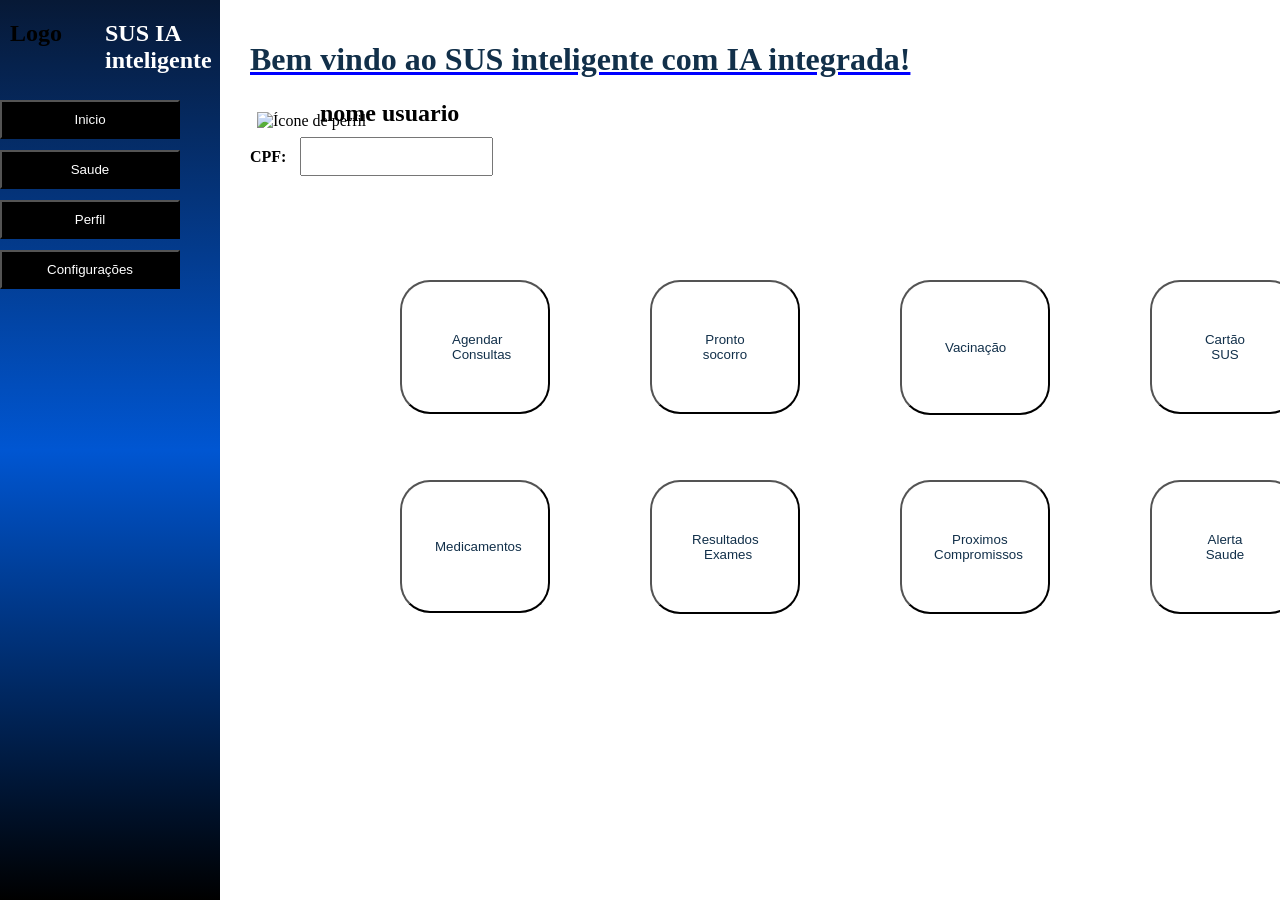
==== UPA-PC/Pagina-Inicial-1/index.html @ 8b470023 "Tela inicial prototipo" ====
<!DOCTYPE html>
<html lang="en">
<head>
    <meta charset="UTF-8">
    <meta name="viewport" content="width=device-width, initial-scale=1.0">
    <title>UPA-IA</title>
    <link rel="stylesheet" href="style.css">
    <script src="javascript.js"></script>
</head>
<body>
    <main>
        <button id="main-button-1">Agendar Consultas</button>
        <button id="main-button-2">Pronto socorro</button>
        <button id="main-button-3">Vacinação</button>
        <button id="main-button-4">Cartão SUS</button>
        <button id="main-button-5">Medicamentos</button>
        <button id="main-button-6">Resultados <span id="span">Exames</span></button>
        <button id="main-button-7">Proximos <span id="span-2">Compromissos</span> </button>
        <button id="main-button-8">Alerta Saude</button>

        <header>
            <h1><u style="text-decoration-color: blue;">Bem vindo ao SUS inteligente com IA integrada!</u></h1>
            <h2 id="nome-usuario">nome usuario</h2>
            <h4>CPF:</h4>
            <input id="header-CPF" type="text">
            <img src="https://encrypted-tbn0.gstatic.com/images?q=tbn:ANd9GcRfjtGvdcDXhvvVWgjNWR7G-bfWseWvP9y0RN5_wyg1rg&s=10" alt="Ícone de perfil">
        </header>
        <aside>
            <h1 id="logo">Logo</h1>
            <h2 id="barra-h2">SUS IA <br> inteligente</h2>
            <button id="button-barra-1">Inicio</button>
            <button id="button-barra-2">Saude</button>
            <button id="button-barra-3">Perfil</button>
            <button id="button-barra-4">Configurações</button>
        </aside>
    </main>
</body>
</html>
---- UPA-PC/Pagina-Inicial-1/style.css ----
* {
    box-sizing: border-box;
}

html, body {
    margin: 0;
    padding: 0;
    width: 100%;
    min-height: 100%;
    overflow-x: hidden;
    background-color: transparent;
}

header {
    position: relative;
    top: 0;
    left: 220px;
    width: calc(100% - 220px);
    padding: 20px;
    margin: 0;
    color: black;
}
#header-CPF{
    position: relative;
    left: 60px;
    padding: 10px;
    color: #087EA4;
    top: -50px;
}
header h4{
    position: relative;
    left: 10px;
    color: black;
}
header h1{
    position: relative;
    left: 10px;
    color: #12304A;
}
#nome-usuario{
    position: relative;
    left: 80px;
    color: black;
}
header img {
    position: relative;
    width: 30px;
    left: -180px;
    top: -85px;
}
aside {
    position: fixed;
    top: 0;
    left: 0;
    width: 220px;
    height: 100vh;
    background: linear-gradient(to bottom, #071936, #0056D2, #000000);
}
#button-barra-1{
    position: fixed;
    top: 100px;
    background-color: black;
    color: white;
    padding: 10px;
    width: 180px;
    cursor: pointer;

}
#button-barra-2{
    position: fixed;
    top: 150px;
    background-color: black;
    color: white;
    padding: 10px;
    width: 180px;
    cursor: pointer;

}
#button-barra-3{
    position: fixed;
    top: 200px;
    background-color:black;
    color: white;
    padding: 10px;
    width: 180px;
    cursor: pointer;

}
#button-barra-4{
    position: fixed;
    top: 250px;
    background-color: black;
    color: white;
    padding: 10px;
    width: 180px;
    cursor: pointer;

}
#button-barra-1:hover,
#button-barra-2:hover,
#button-barra-3:hover,
#button-barra-4:hover {
    background-color: white;
    color: black;
}
#main-button-1:hover,
#main-button-2:hover,
#main-button-3:hover,
#main-button-4:hover,
#main-button-5:hover,
#main-button-6:hover,
#main-button-7:hover,
#main-button-8:hover {
    background-color: black;
    color: white;
}
#barra-h2{
    position: fixed;
    left: 105px;
    color: white;
}
#logo{
    position: fixed;
    left: 10px;
}
#main-button-1{
    position: fixed;
    top: 280px;
    background-color: #FFFFFF;
    color: #12304A;
    padding: 50px;
    left: 400px;
    width: 150px;
    border-radius: 30px;
    cursor: pointer;
}
#main-button-2{
    position: fixed;
    top: 280px;
    background-color: #FFFFFF;
    color: #12304A;
    padding: 50px;
    left: 650px;
    width: 150px;
    border-radius: 30px;
    cursor: pointer;
}
#main-button-3{
    position: fixed;
    top: 280px;
    background-color: #FFFFFF;
    color: #12304A;
    padding: 58px;
    left: 900px;
    width: 150px;
    border-radius: 30px;
    text-indent: -15px;
    cursor: pointer;
}
#main-button-4{
    position: fixed;
    top: 280px;
    background-color: #FFFFFF;
    color: #12304A;
    padding: 50px;
    left: 1150px;
    width: 150px;
    border-radius: 30px;
    cursor: pointer;
}
#main-button-5{
    position: fixed;
    top: 480px;
    background-color: #FFFFFF;
    color: #12304A;
    padding: 57px;
    left: 400px;
    width: 150px;
    border-radius: 30px;
    text-indent: -24px;
    cursor: pointer;
}
#main-button-6{
    position: fixed;
    top: 480px;
    background-color: #FFFFFF;
    color: #12304A;
    padding: 50px;
    left: 650px;
    width: 150px;
    border-radius: 30px;
    text-indent: -10px;
    cursor: pointer;
}
#main-button-7{
    position: fixed;
    top: 480px;
    background-color: #FFFFFF;
    color: #12304A;
    padding: 50px;
    left: 900px;
    width: 150px;
    border-radius: 30px;
    cursor: pointer;
}
#main-button-8{
    position: fixed;
    top: 480px;
    background-color: #FFFFFF;
    color: #12304A;
    padding: 50px;
    left: 1150px;
    width: 150px;
    border-radius: 30px;
    cursor: pointer;
}
#span{
    position: relative;
    left: 2px;
}
#span-2{
    position: relative;
    left: -18px;
}
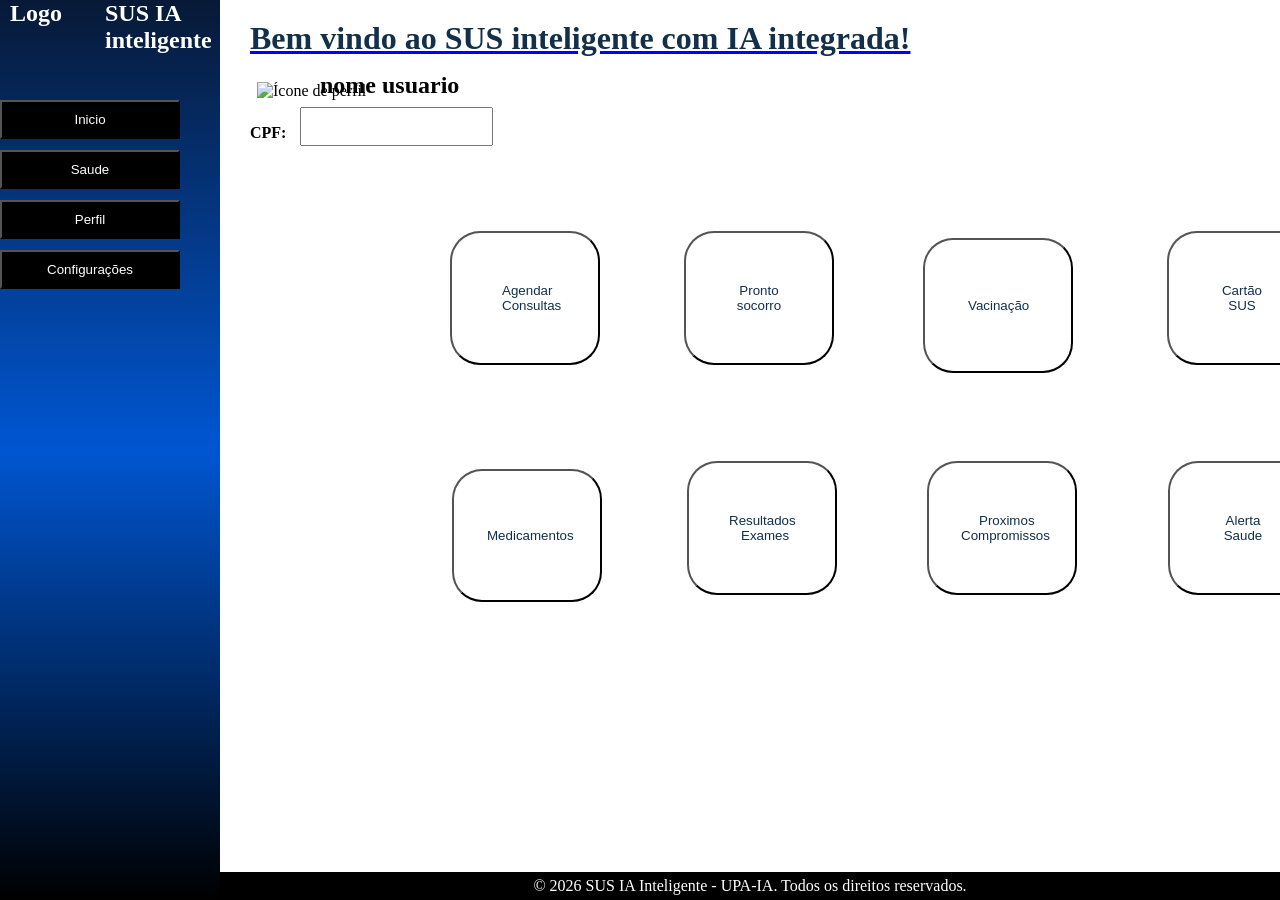
==== commit f0cbb0d4: "Tela de Consultas" ====
--- a/UPA-PC/Pagina-Inicial-1/index.html
+++ b/UPA-PC/Pagina-Inicial-1/index.html
@@ -1,13 +1,21 @@
 <!DOCTYPE html>
-<html lang="en">
+<html lang="pt-BR">
 <head>
     <meta charset="UTF-8">
     <meta name="viewport" content="width=device-width, initial-scale=1.0">
     <title>UPA-IA</title>
     <link rel="stylesheet" href="style.css">
-    <script src="javascript.js"></script>
+    <script src="javascript.js" defer></script>
 </head>
 <body>
+    <header>
+        <h1><u style="text-decoration-color: blue;">Bem vindo ao SUS inteligente com IA integrada!</u></h1>
+        <h2 id="nome-usuario">nome usuario</h2>
+        <h4>CPF:</h4>
+        <input id="header-CPF" type="text">
+        <img src="https://encrypted-tbn0.gstatic.com/images?q=tbn:ANd9GcRfjtGvdcDXhvvVWgjNWR7G-bfWseWvP9y0RN5_wyg1rg&s=10" alt="Ícone de perfil">
+    </header>
+
     <main>
         <button id="main-button-1">Agendar Consultas</button>
         <button id="main-button-2">Pronto socorro</button>
@@ -15,24 +23,21 @@
         <button id="main-button-4">Cartão SUS</button>
         <button id="main-button-5">Medicamentos</button>
         <button id="main-button-6">Resultados <span id="span">Exames</span></button>
-        <button id="main-button-7">Proximos <span id="span-2">Compromissos</span> </button>
+        <button id="main-button-7">Proximos <span id="span-2">Compromissos</span></button>
         <button id="main-button-8">Alerta Saude</button>
+    </main>
 
-        <header>
-            <h1><u style="text-decoration-color: blue;">Bem vindo ao SUS inteligente com IA integrada!</u></h1>
-            <h2 id="nome-usuario">nome usuario</h2>
-            <h4>CPF:</h4>
-            <input id="header-CPF" type="text">
-            <img src="https://encrypted-tbn0.gstatic.com/images?q=tbn:ANd9GcRfjtGvdcDXhvvVWgjNWR7G-bfWseWvP9y0RN5_wyg1rg&s=10" alt="Ícone de perfil">
-        </header>
-        <aside>
-            <h1 id="logo">Logo</h1>
-            <h2 id="barra-h2">SUS IA <br> inteligente</h2>
-            <button id="button-barra-1">Inicio</button>
-            <button id="button-barra-2">Saude</button>
-            <button id="button-barra-3">Perfil</button>
-            <button id="button-barra-4">Configurações</button>
-        </aside>
-    </main>
+    <aside>
+        <h1 id="logo">Logo</h1>
+        <h2 id="barra-h2">SUS IA <br> inteligente</h2>
+        <button id="button-barra-1">Inicio</button>
+        <button id="button-barra-2">Saude</button>
+        <button id="button-barra-3">Perfil</button>
+        <button id="button-barra-4">Configurações</button>
+    </aside>
+
+    <footer>
+        <p>&copy; 2026 SUS IA Inteligente - UPA-IA. Todos os direitos reservados.</p>
+    </footer>
 </body>
-</html>+</html>
--- a/UPA-PC/Pagina-Inicial-1/style.css
+++ b/UPA-PC/Pagina-Inicial-1/style.css
@@ -1,14 +1,21 @@
 * {
     box-sizing: border-box;
-}
-
-html, body {
     margin: 0;
     padding: 0;
+}
+
+html, body {
     width: 100%;
-    min-height: 100%;
+    min-height: 100vh;
+    background-color: transparent;
     overflow-x: hidden;
-    background-color: transparent;
+    display: flex;
+    flex-direction: column;
+    color: transparent;
+}
+
+main {
+    flex: 1;
 }
 
 header {
@@ -17,37 +24,44 @@
     left: 220px;
     width: calc(100% - 220px);
     padding: 20px;
-    margin: 0;
-    color: black;
-}
-#header-CPF{
+    color: black;
+}
+
+#header-CPF {
     position: relative;
     left: 60px;
     padding: 10px;
     color: #087EA4;
-    top: -50px;
-}
-header h4{
+    top: 5px;
+}
+
+header h4 {
     position: relative;
     left: 10px;
     color: black;
-}
-header h1{
+    top: 40px;
+}
+
+header h1 {
     position: relative;
     left: 10px;
     color: #12304A;
 }
-#nome-usuario{
+
+#nome-usuario {
     position: relative;
     left: 80px;
     color: black;
-}
+    top: 15px;
+}
+
 header img {
     position: relative;
     width: 30px;
     left: -180px;
-    top: -85px;
-}
+    top: -30px;
+}
+
 aside {
     position: fixed;
     top: 0;
@@ -55,8 +69,11 @@
     width: 220px;
     height: 100vh;
     background: linear-gradient(to bottom, #071936, #0056D2, #000000);
-}
-#button-barra-1{
+    overflow: hidden;
+    z-index: 10;
+}
+
+#button-barra-1 {
     position: fixed;
     top: 100px;
     background-color: black;
@@ -64,9 +81,9 @@
     padding: 10px;
     width: 180px;
     cursor: pointer;
-
-}
-#button-barra-2{
+}
+
+#button-barra-2 {
     position: fixed;
     top: 150px;
     background-color: black;
@@ -74,19 +91,19 @@
     padding: 10px;
     width: 180px;
     cursor: pointer;
-
-}
-#button-barra-3{
+}
+
+#button-barra-3 {
     position: fixed;
     top: 200px;
-    background-color:black;
-    color: white;
-    padding: 10px;
-    width: 180px;
-    cursor: pointer;
-
-}
-#button-barra-4{
+    background-color: black;
+    color: white;
+    padding: 10px;
+    width: 180px;
+    cursor: pointer;
+}
+
+#button-barra-4 {
     position: fixed;
     top: 250px;
     background-color: black;
@@ -94,8 +111,8 @@
     padding: 10px;
     width: 180px;
     cursor: pointer;
-
-}
+}
+
 #button-barra-1:hover,
 #button-barra-2:hover,
 #button-barra-3:hover,
@@ -103,6 +120,7 @@
     background-color: white;
     color: black;
 }
+
 #main-button-1:hover,
 #main-button-2:hover,
 #main-button-3:hover,
@@ -114,111 +132,134 @@
     background-color: black;
     color: white;
 }
-#barra-h2{
+
+#barra-h2 {
     position: fixed;
     left: 105px;
     color: white;
 }
-#logo{
+
+#logo {
     position: fixed;
     left: 10px;
-}
-#main-button-1{
-    position: fixed;
-    top: 280px;
-    background-color: #FFFFFF;
-    color: #12304A;
-    padding: 50px;
-    left: 400px;
-    width: 150px;
-    border-radius: 30px;
-    cursor: pointer;
-}
-#main-button-2{
-    position: fixed;
-    top: 280px;
-    background-color: #FFFFFF;
-    color: #12304A;
-    padding: 50px;
-    left: 650px;
-    width: 150px;
-    border-radius: 30px;
-    cursor: pointer;
-}
-#main-button-3{
-    position: fixed;
-    top: 280px;
+    color: white;
+}
+
+#main-button-1 {
+    position: relative;
+    background-color: #FFFFFF;
+    color: #12304A;
+    padding: 50px;
+    width: 150px;
+    left: 450px;
+    top: 70px;
+    border-radius: 30px;
+    cursor: pointer;
+}
+
+#main-button-2 {
+    position: relative;
+    background-color: #FFFFFF;
+    color: #12304A;
+    padding: 50px;
+    left: 530px;
+    width: 150px;
+    top: 70px;
+    border-radius: 30px;
+    cursor: pointer;
+}
+
+#main-button-3 {
+    position: relative;
     background-color: #FFFFFF;
     color: #12304A;
     padding: 58px;
-    left: 900px;
-    width: 150px;
+    left: 615px;
+    width: 150px;
+    top: 70px;
     border-radius: 30px;
     text-indent: -15px;
     cursor: pointer;
 }
-#main-button-4{
-    position: fixed;
-    top: 280px;
-    background-color: #FFFFFF;
-    color: #12304A;
-    padding: 50px;
-    left: 1150px;
-    width: 150px;
-    border-radius: 30px;
-    cursor: pointer;
-}
-#main-button-5{
-    position: fixed;
-    top: 480px;
+
+#main-button-4 {
+    position: relative;
+    background-color: #FFFFFF;
+    color: #12304A;
+    padding: 50px;
+    left: 705px;
+    width: 150px;
+    top: 70px;
+    border-radius: 30px;
+    cursor: pointer;
+}
+
+#main-button-5 {
+    position: relative;
     background-color: #FFFFFF;
     color: #12304A;
     padding: 57px;
-    left: 400px;
-    width: 150px;
+    width: 150px;
+    top: 300px;
+    left: -164px;
     border-radius: 30px;
     text-indent: -24px;
     cursor: pointer;
 }
-#main-button-6{
-    position: fixed;
-    top: 480px;
-    background-color: #FFFFFF;
-    color: #12304A;
-    padding: 50px;
-    left: 650px;
-    width: 150px;
+
+#main-button-6 {
+    position: relative;
+    background-color: #FFFFFF;
+    color: #12304A;
+    padding: 50px;
+    width: 150px;
+    top: 300px;
+    left: -83px;
     border-radius: 30px;
     text-indent: -10px;
     cursor: pointer;
 }
-#main-button-7{
-    position: fixed;
-    top: 480px;
-    background-color: #FFFFFF;
-    color: #12304A;
-    padding: 50px;
-    left: 900px;
-    width: 150px;
-    border-radius: 30px;
-    cursor: pointer;
-}
-#main-button-8{
-    position: fixed;
-    top: 480px;
-    background-color: #FFFFFF;
-    color: #12304A;
-    padding: 50px;
-    left: 1150px;
-    width: 150px;
-    border-radius: 30px;
-    cursor: pointer;
-}
-#span{
+
+#main-button-7 {
+    position: relative;
+    background-color: #FFFFFF;
+    color: #12304A;
+    padding: 50px;
+    width: 150px;
+    top: 300px;
+    left: 3px;
+    border-radius: 30px;
+    cursor: pointer;
+}
+
+#main-button-8 {
+    position: relative;
+    background-color: #FFFFFF;
+    color: #12304A;
+    padding: 50px;
+    width: 150px;
+    top: 300px;
+    left: 90px;
+    border-radius: 30px;
+    cursor: pointer;
+}
+
+#span {
     position: relative;
     left: 2px;
 }
-#span-2{
+
+#span-2 {
     position: relative;
     left: -18px;
-}+}
+
+footer {
+    position: relative;
+    left: 220px;
+    width: calc(100% - 220px);
+    background: #000;
+    color: #fff;
+    padding: 5px;
+    text-align: center;
+}
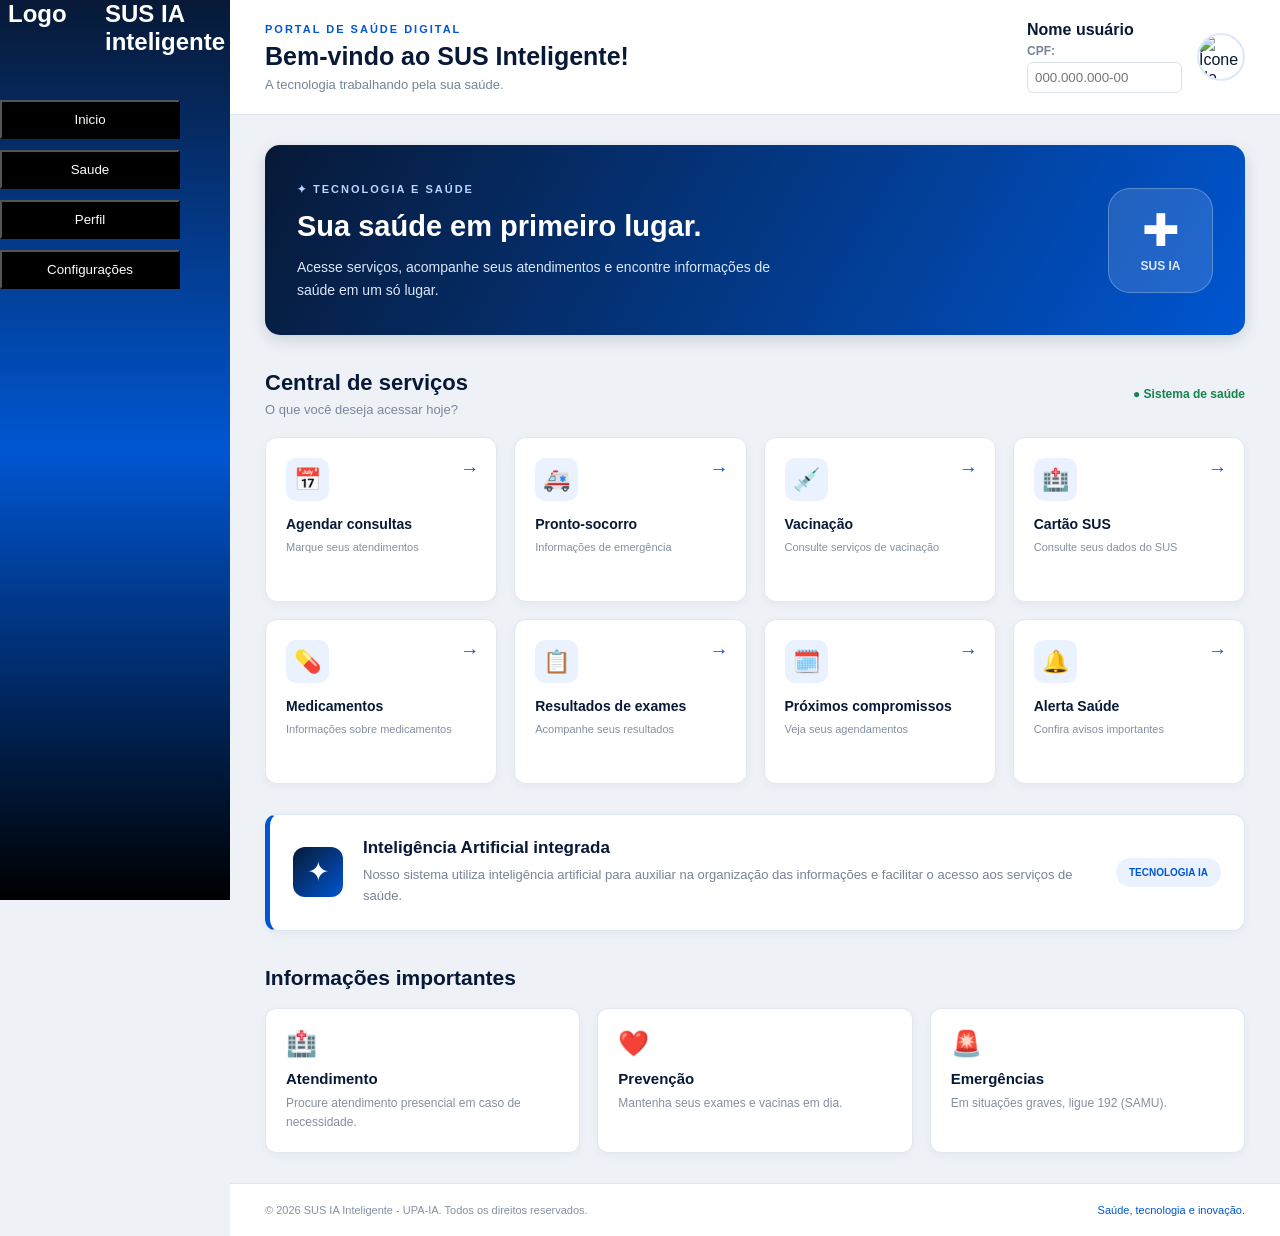
==== commit bbf2265a: "Tela de Pronto-Socorro" ====
--- a/UPA-PC/Pagina-Inicial-1/index.html
+++ b/UPA-PC/Pagina-Inicial-1/index.html
@@ -1,30 +1,163 @@
+
 <!DOCTYPE html>
 <html lang="pt-BR">
+
 <head>
     <meta charset="UTF-8">
     <meta name="viewport" content="width=device-width, initial-scale=1.0">
-    <title>UPA-IA</title>
+    <title>UPA-IA | SUS Inteligente</title>
     <link rel="stylesheet" href="style.css">
     <script src="javascript.js" defer></script>
 </head>
+
 <body>
+
     <header>
-        <h1><u style="text-decoration-color: blue;">Bem vindo ao SUS inteligente com IA integrada!</u></h1>
-        <h2 id="nome-usuario">nome usuario</h2>
-        <h4>CPF:</h4>
-        <input id="header-CPF" type="text">
-        <img src="https://encrypted-tbn0.gstatic.com/images?q=tbn:ANd9GcRfjtGvdcDXhvvVWgjNWR7G-bfWseWvP9y0RN5_wyg1rg&s=10" alt="Ícone de perfil">
+        <div id="header-boas-vindas">
+            <p id="header-subtitulo">PORTAL DE SAÚDE DIGITAL</p>
+            <h1>Bem-vindo ao SUS Inteligente!</h1>
+            <p>A tecnologia trabalhando pela sua saúde.</p>
+        </div>
+
+        <div id="header-usuario">
+            <div id="header-identificacao">
+                <h2 id="nome-usuario">Nome usuário</h2>
+                <h4>CPF:</h4>
+                <input id="header-CPF" type="text" placeholder="000.000.000-00">
+            </div>
+
+            <img src="https://encrypted-tbn0.gstatic.com/images?q=tbn:ANd9GcRfjtGvdcDXhvvVWgjNWR7G-bfWseWvP9y0RN5_wyg1rg&s=10" alt="Ícone de perfil">
+        </div>
     </header>
 
     <main>
-        <button id="main-button-1">Agendar Consultas</button>
-        <button id="main-button-2">Pronto socorro</button>
-        <button id="main-button-3">Vacinação</button>
-        <button id="main-button-4">Cartão SUS</button>
-        <button id="main-button-5">Medicamentos</button>
-        <button id="main-button-6">Resultados <span id="span">Exames</span></button>
-        <button id="main-button-7">Proximos <span id="span-2">Compromissos</span></button>
-        <button id="main-button-8">Alerta Saude</button>
+
+        <section id="painel-apresentacao">
+            <div>
+                <span id="painel-tag">✦ TECNOLOGIA E SAÚDE</span>
+                <h2>Sua saúde em primeiro lugar.</h2>
+                <p>
+                    Acesse serviços, acompanhe seus atendimentos e
+                    encontre informações de saúde em um só lugar.
+                </p>
+            </div>
+
+            <div id="painel-icone">
+                <span>✚</span>
+                <p>SUS IA</p>
+            </div>
+        </section>
+
+        <section id="servicos">
+
+            <div id="servicos-titulo">
+                <div>
+                    <h2>Central de serviços</h2>
+                    <p>O que você deseja acessar hoje?</p>
+                </div>
+                <span id="servicos-status">● Sistema de saúde</span>
+            </div>
+
+            <div id="servicos-grid">
+
+                <button id="main-button-1" class="card-servico">
+                    <span class="card-icone">📅</span>
+                    <strong>Agendar consultas</strong>
+                    <small>Marque seus atendimentos</small>
+                    <span class="card-seta">→</span>
+                </button>
+
+                <button id="main-button-2" class="card-servico">
+                    <span class="card-icone">🚑</span>
+                    <strong>Pronto-socorro</strong>
+                    <small>Informações de emergência</small>
+                    <span class="card-seta">→</span>
+                </button>
+
+                <button id="main-button-3" class="card-servico">
+                    <span class="card-icone">💉</span>
+                    <strong>Vacinação</strong>
+                    <small>Consulte serviços de vacinação</small>
+                    <span class="card-seta">→</span>
+                </button>
+
+                <button id="main-button-4" class="card-servico">
+                    <span class="card-icone">🏥</span>
+                    <strong>Cartão SUS</strong>
+                    <small>Consulte seus dados do SUS</small>
+                    <span class="card-seta">→</span>
+                </button>
+
+                <button id="main-button-5" class="card-servico">
+                    <span class="card-icone">💊</span>
+                    <strong>Medicamentos</strong>
+                    <small>Informações sobre medicamentos</small>
+                    <span class="card-seta">→</span>
+                </button>
+
+                <button id="main-button-6" class="card-servico">
+                    <span class="card-icone">📋</span>
+                    <strong>Resultados de exames</strong>
+                    <small>Acompanhe seus resultados</small>
+                    <span class="card-seta">→</span>
+                </button>
+
+                <button id="main-button-7" class="card-servico">
+                    <span class="card-icone">🗓️</span>
+                    <strong>Próximos compromissos</strong>
+                    <small>Veja seus agendamentos</small>
+                    <span class="card-seta">→</span>
+                </button>
+
+                <button id="main-button-8" class="card-servico">
+                    <span class="card-icone">🔔</span>
+                    <strong>Alerta Saúde</strong>
+                    <small>Confira avisos importantes</small>
+                    <span class="card-seta">→</span>
+                </button>
+
+            </div>
+        </section>
+
+        <section id="painel-ia">
+            <div id="ia-icone">✦</div>
+
+            <div id="ia-texto">
+                <h2>Inteligência Artificial integrada</h2>
+                <p>
+                    Nosso sistema utiliza inteligência artificial
+                    para auxiliar na organização das informações
+                    e facilitar o acesso aos serviços de saúde.
+                </p>
+            </div>
+
+            <span id="ia-status">TECNOLOGIA IA</span>
+        </section>
+
+        <section id="informacoes">
+            <h2>Informações importantes</h2>
+
+            <div id="informacoes-grid">
+                <div class="info-card">
+                    <span>🏥</span>
+                    <h3>Atendimento</h3>
+                    <p>Procure atendimento presencial em caso de necessidade.</p>
+                </div>
+
+                <div class="info-card">
+                    <span>❤️</span>
+                    <h3>Prevenção</h3>
+                    <p>Mantenha seus exames e vacinas em dia.</p>
+                </div>
+
+                <div class="info-card">
+                    <span>🚨</span>
+                    <h3>Emergências</h3>
+                    <p>Em situações graves, ligue 192 (SAMU).</p>
+                </div>
+            </div>
+        </section>
+
     </main>
 
     <aside>
@@ -38,6 +171,8 @@
 
     <footer>
         <p>&copy; 2026 SUS IA Inteligente - UPA-IA. Todos os direitos reservados.</p>
+        <span>Saúde, tecnologia e inovação.</span>
     </footer>
+
 </body>
 </html>
--- a/UPA-PC/Pagina-Inicial-1/style.css
+++ b/UPA-PC/Pagina-Inicial-1/style.css
@@ -1,79 +1,32 @@
+
+/* CONFIGURAÇÕES GERAIS */
+
 * {
-    box-sizing: border-box;
     margin: 0;
     padding: 0;
-}
-
-html, body {
-    width: 100%;
-    min-height: 100vh;
-    background-color: transparent;
-    overflow-x: hidden;
-    display: flex;
-    flex-direction: column;
-    color: transparent;
-}
-
-main {
-    flex: 1;
-}
-
-header {
-    position: relative;
-    top: 0;
-    left: 220px;
-    width: calc(100% - 220px);
-    padding: 20px;
-    color: black;
-}
-
-#header-CPF {
-    position: relative;
-    left: 60px;
-    padding: 10px;
-    color: #087EA4;
-    top: 5px;
-}
-
-header h4 {
-    position: relative;
-    left: 10px;
-    color: black;
-    top: 40px;
-}
-
-header h1 {
-    position: relative;
-    left: 10px;
-    color: #12304A;
-}
-
-#nome-usuario {
-    position: relative;
-    left: 80px;
-    color: black;
-    top: 15px;
-}
-
-header img {
-    position: relative;
-    width: 30px;
-    left: -180px;
-    top: -30px;
-}
+    box-sizing: border-box;
+}
+
+body {
+    background-color: #eef2f7;
+    font-family: Arial, sans-serif;
+    color: #071936;
+}
+
+/* =================================
+   BARRA LATERAL - MANTIDA ORIGINAL
+================================= */
 
 aside {
     position: fixed;
     top: 0;
     left: 0;
-    width: 220px;
+    width: 230px;
     height: 100vh;
     background: linear-gradient(to bottom, #071936, #0056D2, #000000);
-    overflow: hidden;
-    z-index: 10;
-}
-
-#button-barra-1 {
+}
+
+#button-barra-1{
     position: fixed;
     top: 100px;
     background-color: black;
@@ -83,7 +36,7 @@
     cursor: pointer;
 }
 
-#button-barra-2 {
+#button-barra-2{
     position: fixed;
     top: 150px;
     background-color: black;
@@ -93,7 +46,7 @@
     cursor: pointer;
 }
 
-#button-barra-3 {
+#button-barra-3{
     position: fixed;
     top: 200px;
     background-color: black;
@@ -103,7 +56,7 @@
     cursor: pointer;
 }
 
-#button-barra-4 {
+#button-barra-4{
     position: fixed;
     top: 250px;
     background-color: black;
@@ -121,145 +74,423 @@
     color: black;
 }
 
-#main-button-1:hover,
-#main-button-2:hover,
-#main-button-3:hover,
-#main-button-4:hover,
-#main-button-5:hover,
-#main-button-6:hover,
-#main-button-7:hover,
-#main-button-8:hover {
-    background-color: black;
-    color: white;
-}
-
-#barra-h2 {
+#barra-h2{
     position: fixed;
     left: 105px;
     color: white;
 }
 
-#logo {
-    position: fixed;
-    left: 10px;
-    color: white;
-}
-
-#main-button-1 {
+#logo{
+    position: fixed;
+    left: 8px;
+    color: white;
+}
+
+/* =================================
+   CABEÇALHO
+================================= */
+
+header {
+    margin-left: 230px;
+    min-height: 115px;
+    background-color: white;
+    padding: 20px 35px;
+    display: flex;
+    align-items: center;
+    justify-content: space-between;
+    gap: 20px;
+    border-bottom: 1px solid #e0e6ef;
+}
+
+#header-subtitulo {
+    color: #0056D2;
+    font-size: 11px;
+    font-weight: bold;
+    letter-spacing: 2px;
+    margin-bottom: 7px;
+}
+
+#header-boas-vindas h1 {
+    font-size: 25px;
+    color: #071936;
+}
+
+#header-boas-vindas p:last-child {
+    color: #778397;
+    margin-top: 6px;
+    font-size: 13px;
+}
+
+#header-usuario {
+    display: flex;
+    align-items: center;
+    gap: 15px;
+}
+
+#header-identificacao h2 {
+    font-size: 16px;
+    margin-bottom: 5px;
+}
+
+#header-identificacao h4 {
+    font-size: 12px;
+    color: #778397;
+    margin-bottom: 4px;
+}
+
+#header-CPF {
+    width: 155px;
+    padding: 7px;
+    border: 1px solid #dce3ed;
+    border-radius: 6px;
+    outline: none;
+}
+
+#header-CPF:focus {
+    border-color: #0056D2;
+}
+
+#header-usuario img {
+    width: 48px;
+    height: 48px;
+    border-radius: 50%;
+    object-fit: cover;
+    border: 2px solid #dce8fa;
+}
+
+/* =================================
+   CONTEÚDO PRINCIPAL
+================================= */
+
+main {
+    margin-left: 230px;
+    padding: 30px 35px;
+}
+
+/* APRESENTAÇÃO */
+
+#painel-apresentacao {
+    background: linear-gradient(120deg, #071936, #0056D2);
+    color: white;
+    padding: 32px;
+    border-radius: 15px;
+    display: flex;
+    align-items: center;
+    justify-content: space-between;
+    min-height: 190px;
+    box-shadow: 0 5px 15px rgba(7,25,54,0.15);
+}
+
+#painel-tag {
+    font-size: 11px;
+    letter-spacing: 2px;
+    color: #b9d5ff;
+    font-weight: bold;
+}
+
+#painel-apresentacao h2 {
+    font-size: 29px;
+    margin: 13px 0;
+}
+
+#painel-apresentacao p {
+    color: #dce8fa;
+    font-size: 14px;
+    line-height: 1.6;
+    max-width: 500px;
+}
+
+#painel-icone {
+    width: 105px;
+    height: 105px;
+    border-radius: 22px;
+    background: rgba(255,255,255,0.13);
+    border: 1px solid rgba(255,255,255,0.25);
+    display: flex;
+    flex-direction: column;
+    align-items: center;
+    justify-content: center;
+}
+
+#painel-icone span {
+    font-size: 45px;
+}
+
+#painel-icone p {
+    font-weight: bold;
+    font-size: 12px;
+}
+
+/* =================================
+   CENTRAL DE SERVIÇOS
+================================= */
+
+#servicos {
+    margin-top: 35px;
+}
+
+#servicos-titulo {
+    display: flex;
+    align-items: center;
+    justify-content: space-between;
+    margin-bottom: 20px;
+}
+
+#servicos-titulo h2 {
+    font-size: 22px;
+    margin-bottom: 6px;
+}
+
+#servicos-titulo p {
+    font-size: 13px;
+    color: #7a879a;
+}
+
+#servicos-status {
+    color: #16834c;
+    font-size: 12px;
+    font-weight: bold;
+}
+
+/* GRID DOS SERVIÇOS */
+
+#servicos-grid {
+    display: grid;
+    grid-template-columns: repeat(4, 1fr);
+    gap: 17px;
+}
+
+/* CARDS */
+
+.card-servico {
     position: relative;
-    background-color: #FFFFFF;
-    color: #12304A;
-    padding: 50px;
-    width: 150px;
-    left: 450px;
-    top: 70px;
-    border-radius: 30px;
+    min-height: 165px;
+    background-color: white;
+    border: 1px solid #e2e8f0;
+    border-radius: 12px;
+    padding: 20px;
+    display: flex;
+    flex-direction: column;
+    align-items: flex-start;
+    text-align: left;
     cursor: pointer;
-}
-
-#main-button-2 {
-    position: relative;
-    background-color: #FFFFFF;
-    color: #12304A;
-    padding: 50px;
-    left: 530px;
-    width: 150px;
-    top: 70px;
-    border-radius: 30px;
-    cursor: pointer;
-}
-
-#main-button-3 {
-    position: relative;
-    background-color: #FFFFFF;
-    color: #12304A;
-    padding: 58px;
-    left: 615px;
-    width: 150px;
-    top: 70px;
-    border-radius: 30px;
-    text-indent: -15px;
-    cursor: pointer;
-}
-
-#main-button-4 {
-    position: relative;
-    background-color: #FFFFFF;
-    color: #12304A;
-    padding: 50px;
-    left: 705px;
-    width: 150px;
-    top: 70px;
-    border-radius: 30px;
-    cursor: pointer;
-}
-
-#main-button-5 {
-    position: relative;
-    background-color: #FFFFFF;
-    color: #12304A;
-    padding: 57px;
-    width: 150px;
-    top: 300px;
-    left: -164px;
-    border-radius: 30px;
-    text-indent: -24px;
-    cursor: pointer;
-}
-
-#main-button-6 {
-    position: relative;
-    background-color: #FFFFFF;
-    color: #12304A;
-    padding: 50px;
-    width: 150px;
-    top: 300px;
-    left: -83px;
-    border-radius: 30px;
-    text-indent: -10px;
-    cursor: pointer;
-}
-
-#main-button-7 {
-    position: relative;
-    background-color: #FFFFFF;
-    color: #12304A;
-    padding: 50px;
-    width: 150px;
-    top: 300px;
-    left: 3px;
-    border-radius: 30px;
-    cursor: pointer;
-}
-
-#main-button-8 {
-    position: relative;
-    background-color: #FFFFFF;
-    color: #12304A;
-    padding: 50px;
-    width: 150px;
-    top: 300px;
-    left: 90px;
-    border-radius: 30px;
-    cursor: pointer;
-}
-
-#span {
-    position: relative;
-    left: 2px;
-}
-
-#span-2 {
-    position: relative;
-    left: -18px;
-}
+    transition: 0.25s;
+    box-shadow: 0 3px 10px rgba(7,25,54,0.04);
+}
+
+.card-servico:hover {
+    transform: translateY(-5px);
+    border-color: #0056D2;
+    box-shadow: 0 8px 20px rgba(0,86,210,0.12);
+}
+
+.card-icone {
+    display: flex;
+    align-items: center;
+    justify-content: center;
+    width: 43px;
+    height: 43px;
+    border-radius: 10px;
+    background-color: #eaf2ff;
+    font-size: 22px;
+    margin-bottom: 15px;
+}
+
+.card-servico strong {
+    color: #071936;
+    font-size: 14px;
+    margin-bottom: 7px;
+}
+
+.card-servico small {
+    color: #8490a1;
+    font-size: 11px;
+    line-height: 1.5;
+}
+
+.card-seta {
+    position: absolute;
+    right: 17px;
+    top: 20px;
+    color: #0056D2;
+    font-size: 19px;
+    transition: 0.2s;
+}
+
+.card-servico:hover .card-seta {
+    transform: translateX(4px);
+}
+
+/* =================================
+   PAINEL DE INTELIGÊNCIA ARTIFICIAL
+================================= */
+
+#painel-ia {
+    margin-top: 30px;
+    background-color: white;
+    border: 1px solid #dce7f5;
+    border-left: 5px solid #0056D2;
+    border-radius: 12px;
+    padding: 23px;
+    display: flex;
+    align-items: center;
+    gap: 20px;
+    box-shadow: 0 3px 10px rgba(7,25,54,0.04);
+}
+
+#ia-icone {
+    width: 50px;
+    height: 50px;
+    flex-shrink: 0;
+    border-radius: 12px;
+    background: linear-gradient(135deg, #071936, #0056D2);
+    color: white;
+    font-size: 27px;
+    display: flex;
+    align-items: center;
+    justify-content: center;
+}
+
+#ia-texto h2 {
+    font-size: 17px;
+    margin-bottom: 7px;
+}
+
+#ia-texto p {
+    font-size: 13px;
+    color: #778397;
+    line-height: 1.6;
+}
+
+#ia-status {
+    margin-left: auto;
+    flex-shrink: 0;
+    color: #0056D2;
+    background-color: #eaf2ff;
+    padding: 9px 13px;
+    border-radius: 20px;
+    font-size: 10px;
+    font-weight: bold;
+}
+
+/* =================================
+   INFORMAÇÕES IMPORTANTES
+================================= */
+
+#informacoes {
+    margin-top: 35px;
+}
+
+#informacoes h2 {
+    font-size: 21px;
+    margin-bottom: 18px;
+}
+
+#informacoes-grid {
+    display: grid;
+    grid-template-columns: repeat(3, 1fr);
+    gap: 17px;
+}
+
+.info-card {
+    background-color: white;
+    border: 1px solid #e2e8f0;
+    padding: 20px;
+    border-radius: 11px;
+    box-shadow: 0 3px 10px rgba(7,25,54,0.04);
+}
+
+.info-card span {
+    font-size: 25px;
+}
+
+.info-card h3 {
+    font-size: 15px;
+    margin: 12px 0 7px;
+}
+
+.info-card p {
+    font-size: 12px;
+    color: #8490a1;
+    line-height: 1.6;
+}
+
+/* =================================
+   RODAPÉ
+================================= */
 
 footer {
-    position: relative;
-    left: 220px;
-    width: calc(100% - 220px);
-    background: #000;
-    color: #fff;
-    padding: 5px;
-    text-align: center;
-}
+    margin-left: 230px;
+    padding: 20px 35px;
+    background-color: white;
+    border-top: 1px solid #e0e6ef;
+    display: flex;
+    justify-content: space-between;
+    gap: 10px;
+    color: #8490a1;
+    font-size: 11px;
+}
+
+footer span {
+    color: #0056D2;
+}
+
+/* =================================
+   RESPONSIVIDADE
+================================= */
+
+@media (max-width: 1100px) {
+
+    #servicos-grid {
+        grid-template-columns: repeat(2, 1fr);
+    }
+
+}
+
+@media (max-width: 700px) {
+
+    header {
+        padding: 18px;
+        align-items: flex-start;
+        flex-direction: column;
+    }
+
+    main {
+        padding: 20px 15px;
+    }
+
+    #painel-apresentacao {
+        padding: 22px;
+    }
+
+    #painel-apresentacao h2 {
+        font-size: 22px;
+    }
+
+    #painel-icone {
+        width: 70px;
+        height: 70px;
+        flex-shrink: 0;
+    }
+
+    #painel-icone span {
+        font-size: 30px;
+    }
+
+    #servicos-grid {
+        grid-template-columns: 1fr;
+    }
+
+    #informacoes-grid {
+        grid-template-columns: 1fr;
+    }
+
+    #ia-status {
+        display: none;
+    }
+
+    footer {
+        flex-direction: column;
+    }
+
+}
